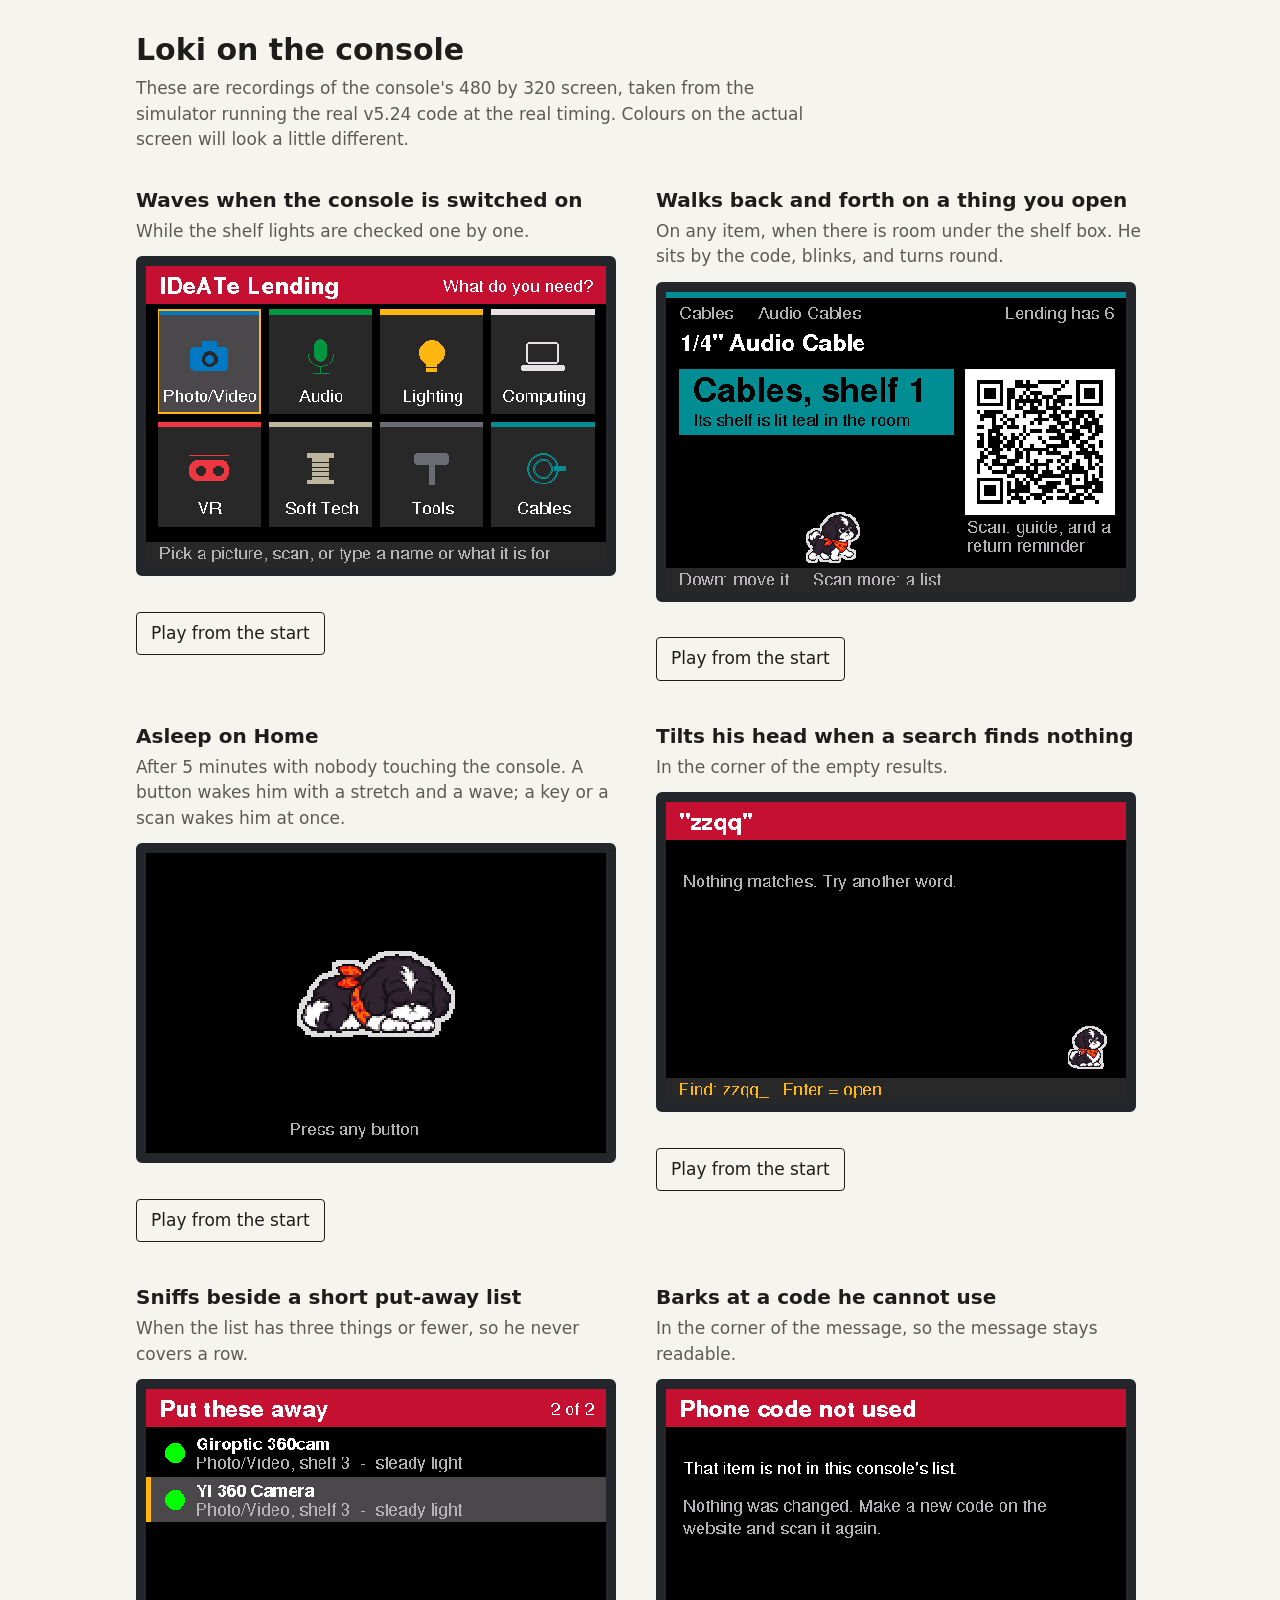
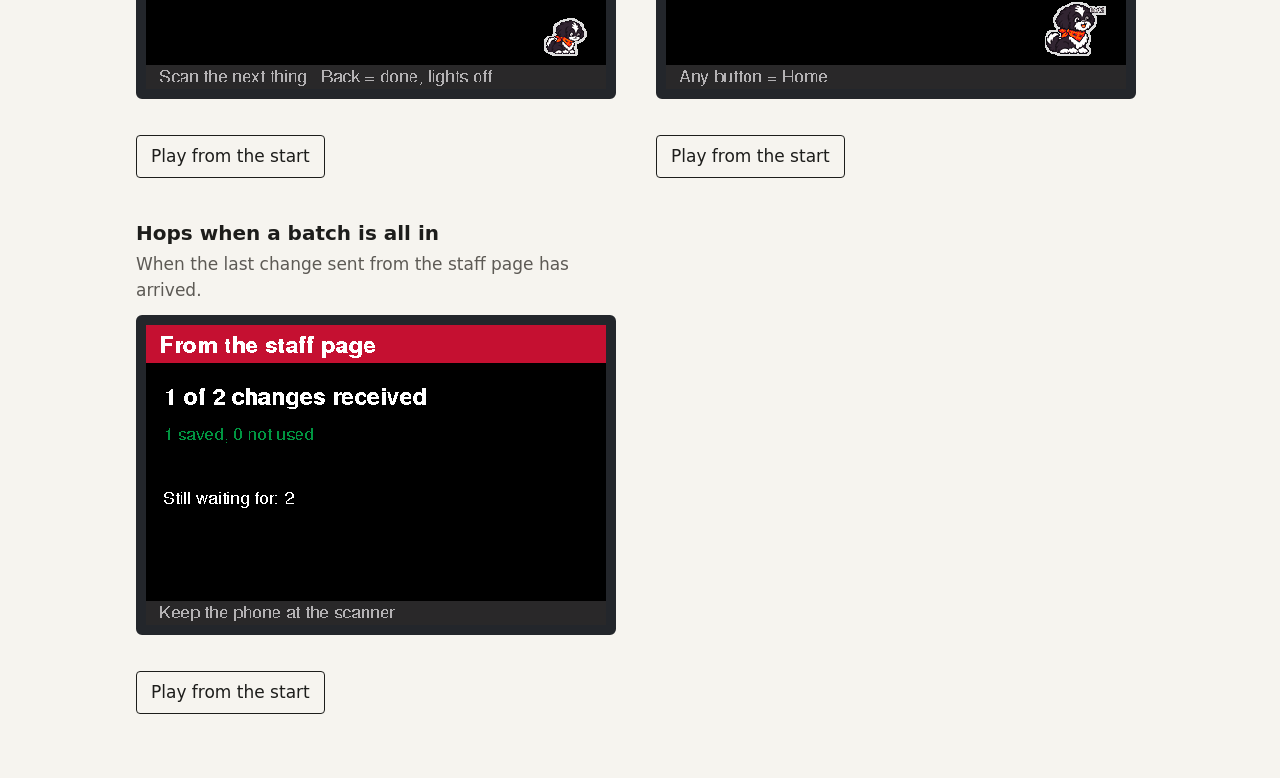
==== console-dog.html @ 9153bd25 "Calmer staff page, slimmer return reminder, firmware 5.24 (wave after waking) Staff page: one status" ====
<!doctype html>
<html lang="en">
<head>
<meta charset="utf-8">
<meta name="viewport" content="width=device-width, initial-scale=1">
<meta name="robots" content="noindex">
<title>Loki on the console</title>
<style>
:root{--bg:#f6f4ef;--ink:#1d1d1b;--muted:#5d5a55}
@media (prefers-color-scheme: dark){:root{--bg:#141414;--ink:#f1efe9;--muted:#a8a49c}}
*{box-sizing:border-box}
body{margin:0;background:var(--bg);color:var(--ink);font:17px/1.5 system-ui,-apple-system,"Segoe UI",sans-serif}
main{max-width:1040px;margin:0 auto;padding:32px 16px 64px}
h1{font-size:30px;line-height:1.2;margin:0 0 8px}
h2{font-size:20px;margin:0 0 4px}
p{margin:0 0 12px;max-width:62ch}
.lead{color:var(--muted);margin-bottom:32px}
.scenes{display:grid;grid-template-columns:repeat(auto-fit,minmax(min(100%,440px),1fr));gap:40px 32px}
.screen{display:block;width:100%;max-width:480px;height:auto;aspect-ratio:3/2;background:#000;image-rendering:pixelated;border:10px solid #23262b;border-radius:6px}
button{font:inherit;margin-top:10px;padding:8px 14px;background:transparent;color:inherit;border:1px solid currentColor;border-radius:4px;cursor:pointer}
.when{color:var(--muted)}
</style>
</head>
<body>
<main>
<h1>Loki on the console</h1>
<p class="lead">These are recordings of the console's 480 by 320 screen, taken from the simulator running the real v5.24 code at the real timing. Colours on the actual screen will look a little different.</p>
<div class="scenes">
<section><h2>Waves when the console is switched on</h2><p class="when">While the shelf lights are checked one by one.</p><img class="screen" src="preview/v5-boot.webp" width="480" height="320" alt="The screen is dark and Loki waves in the middle while the console starts, then Home appears"><br><button type="button">Play from the start</button></section>
<section><h2>Walks back and forth on a thing you open</h2><p class="when">On any item, when there is room under the shelf box. He sits by the code, blinks, and turns round.</p><img class="screen" src="preview/v5-walk.webp" width="480" height="320" alt="An item screen: Loki walks in from the left, sits by the QR code, then walks back and forth"><br><button type="button">Play from the start</button></section>
<section><h2>Asleep on Home</h2><p class="when">After 5 minutes with nobody touching the console. A button wakes him with a stretch and a wave; a key or a scan wakes him at once.</p><img class="screen" src="preview/v6-sleep.webp" width="480" height="320" alt="The Home screen goes dark, Loki curls up asleep with z's floating up, then stretches awake and Home comes back"><br><button type="button">Play from the start</button></section>
<section><h2>Tilts his head when a search finds nothing</h2><p class="when">In the corner of the empty results.</p><img class="screen" src="preview/v5-tilt.webp" width="480" height="320" alt="A search with no matches, and Loki tilting his head in the bottom right corner"><br><button type="button">Play from the start</button></section>
<section><h2>Sniffs beside a short put-away list</h2><p class="when">When the list has three things or fewer, so he never covers a row.</p><img class="screen" src="preview/v5-sniff.webp" width="480" height="320" alt="A put-away list of two things with Loki sniffing in the bottom right corner"><br><button type="button">Play from the start</button></section>
<section><h2>Barks at a code he cannot use</h2><p class="when">In the corner of the message, so the message stays readable.</p><img class="screen" src="preview/v5-bark.webp" width="480" height="320" alt="A message saying the code could not be used, with Loki barking in the bottom right corner"><br><button type="button">Play from the start</button></section>
<section><h2>Hops when a batch is all in</h2><p class="when">When the last change sent from the staff page has arrived.</p><img class="screen" src="preview/v5-hop.webp" width="480" height="320" alt="The batch screen counts the changes received, then Loki hops in the corner when all are in"><br><button type="button">Play from the start</button></section>
</div>
</main>
<script>
document.querySelectorAll('section').forEach(s=>{const img=s.querySelector('img'),src=img.getAttribute('src');s.querySelector('button').addEventListener('click',()=>{img.src='';img.src=src+'?t='+Date.now()})});
</script>
</body>
</html>
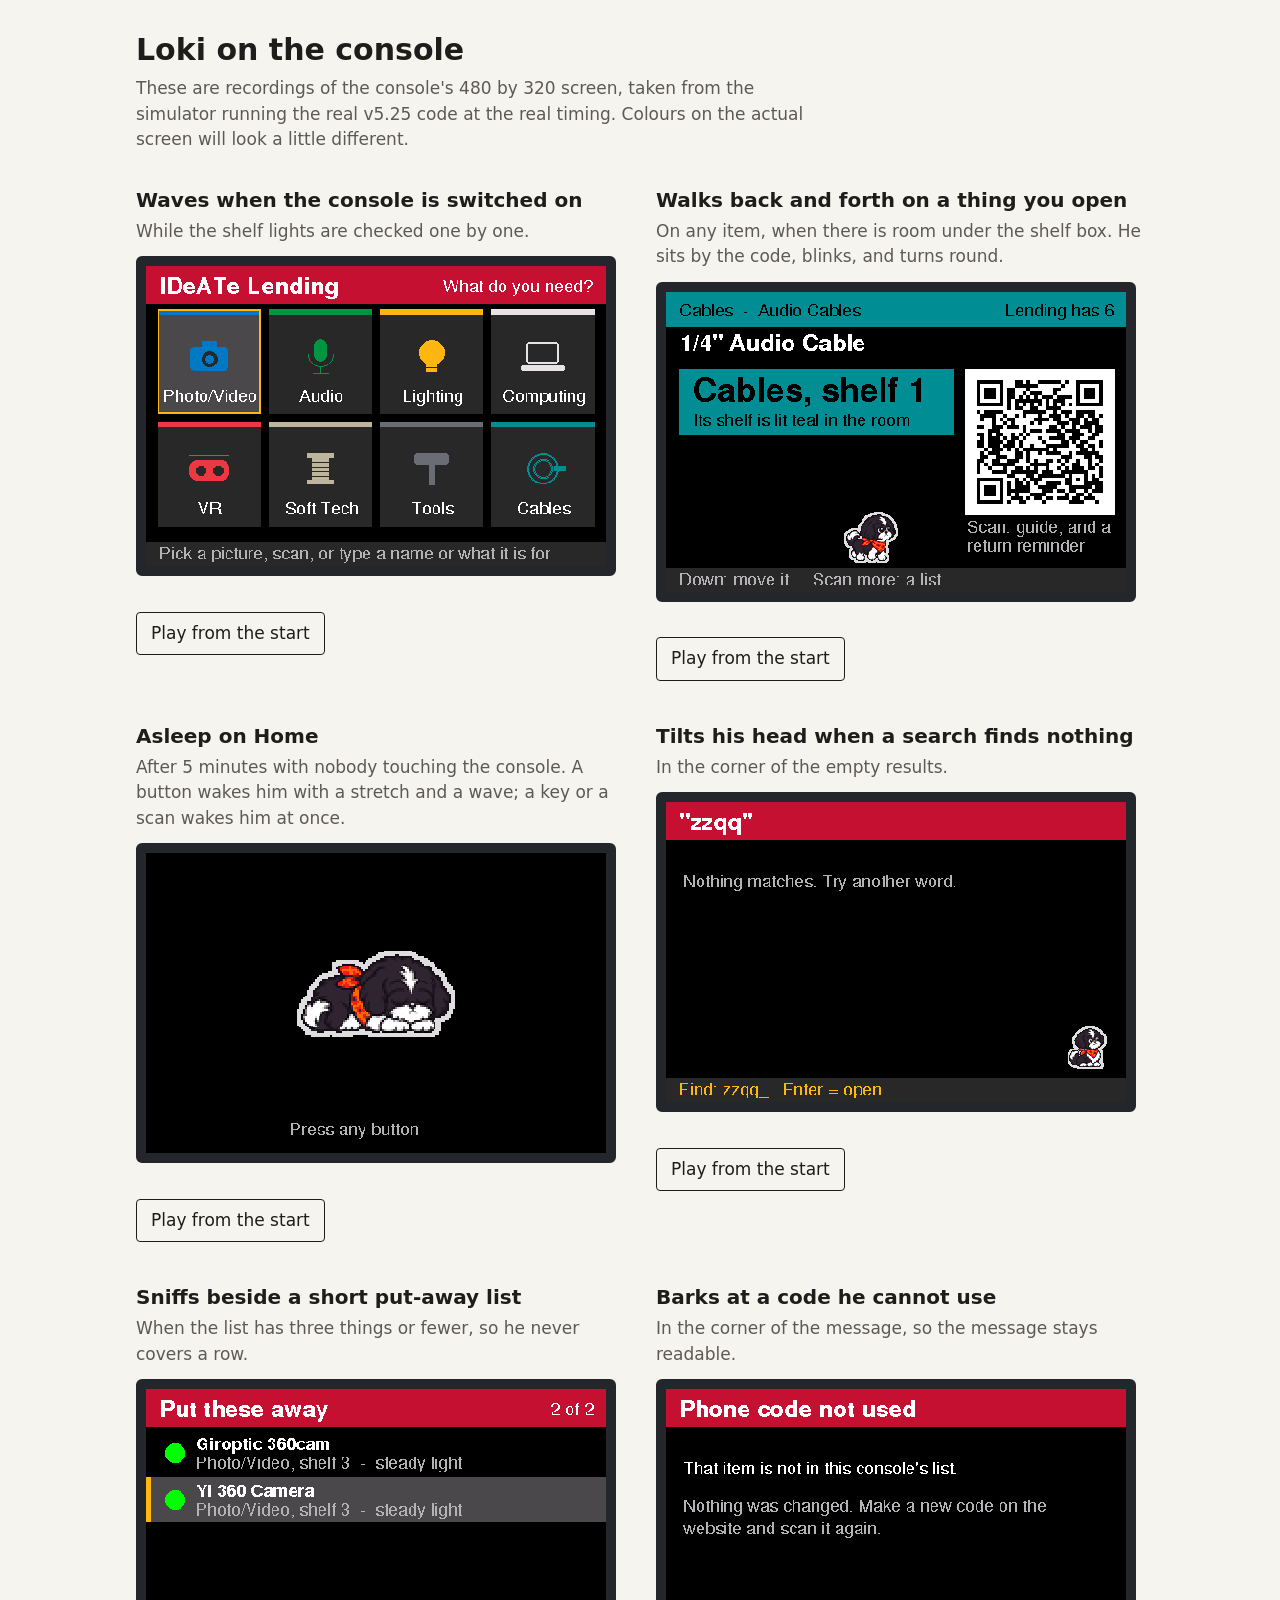
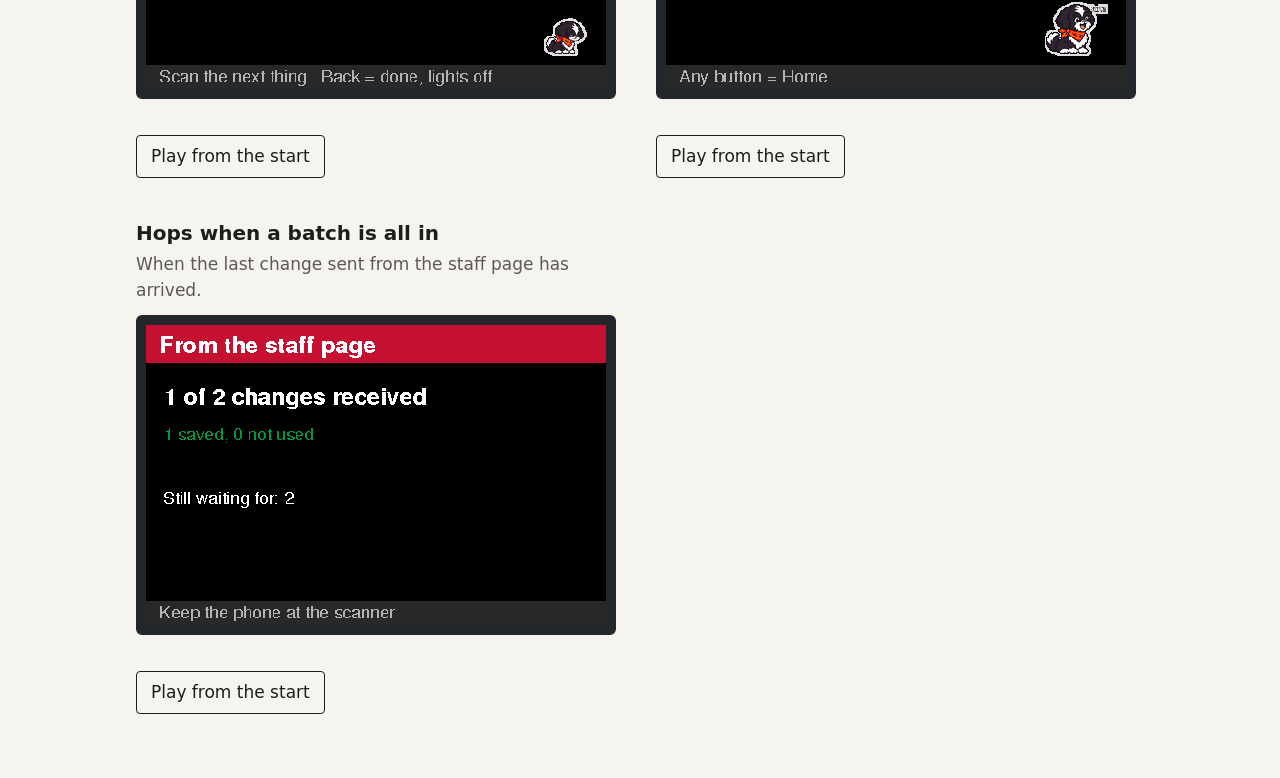
==== commit c7abf195: "Banner in the shelf-light colour (website item pages and console 5.25), nine more kits, good-for lin" ====
--- a/console-dog.html
+++ b/console-dog.html
@@ -24,10 +24,10 @@
 <body>
 <main>
 <h1>Loki on the console</h1>
-<p class="lead">These are recordings of the console's 480 by 320 screen, taken from the simulator running the real v5.24 code at the real timing. Colours on the actual screen will look a little different.</p>
+<p class="lead">These are recordings of the console's 480 by 320 screen, taken from the simulator running the real v5.25 code at the real timing. Colours on the actual screen will look a little different.</p>
 <div class="scenes">
 <section><h2>Waves when the console is switched on</h2><p class="when">While the shelf lights are checked one by one.</p><img class="screen" src="preview/v5-boot.webp" width="480" height="320" alt="The screen is dark and Loki waves in the middle while the console starts, then Home appears"><br><button type="button">Play from the start</button></section>
-<section><h2>Walks back and forth on a thing you open</h2><p class="when">On any item, when there is room under the shelf box. He sits by the code, blinks, and turns round.</p><img class="screen" src="preview/v5-walk.webp" width="480" height="320" alt="An item screen: Loki walks in from the left, sits by the QR code, then walks back and forth"><br><button type="button">Play from the start</button></section>
+<section><h2>Walks back and forth on a thing you open</h2><p class="when">On any item, when there is room under the shelf box. He sits by the code, blinks, and turns round.</p><img class="screen" src="preview/v7-walk.webp" width="480" height="320" alt="An item screen: Loki walks in from the left, sits by the QR code, then walks back and forth"><br><button type="button">Play from the start</button></section>
 <section><h2>Asleep on Home</h2><p class="when">After 5 minutes with nobody touching the console. A button wakes him with a stretch and a wave; a key or a scan wakes him at once.</p><img class="screen" src="preview/v6-sleep.webp" width="480" height="320" alt="The Home screen goes dark, Loki curls up asleep with z's floating up, then stretches awake and Home comes back"><br><button type="button">Play from the start</button></section>
 <section><h2>Tilts his head when a search finds nothing</h2><p class="when">In the corner of the empty results.</p><img class="screen" src="preview/v5-tilt.webp" width="480" height="320" alt="A search with no matches, and Loki tilting his head in the bottom right corner"><br><button type="button">Play from the start</button></section>
 <section><h2>Sniffs beside a short put-away list</h2><p class="when">When the list has three things or fewer, so he never covers a row.</p><img class="screen" src="preview/v5-sniff.webp" width="480" height="320" alt="A put-away list of two things with Loki sniffing in the bottom right corner"><br><button type="button">Play from the start</button></section>
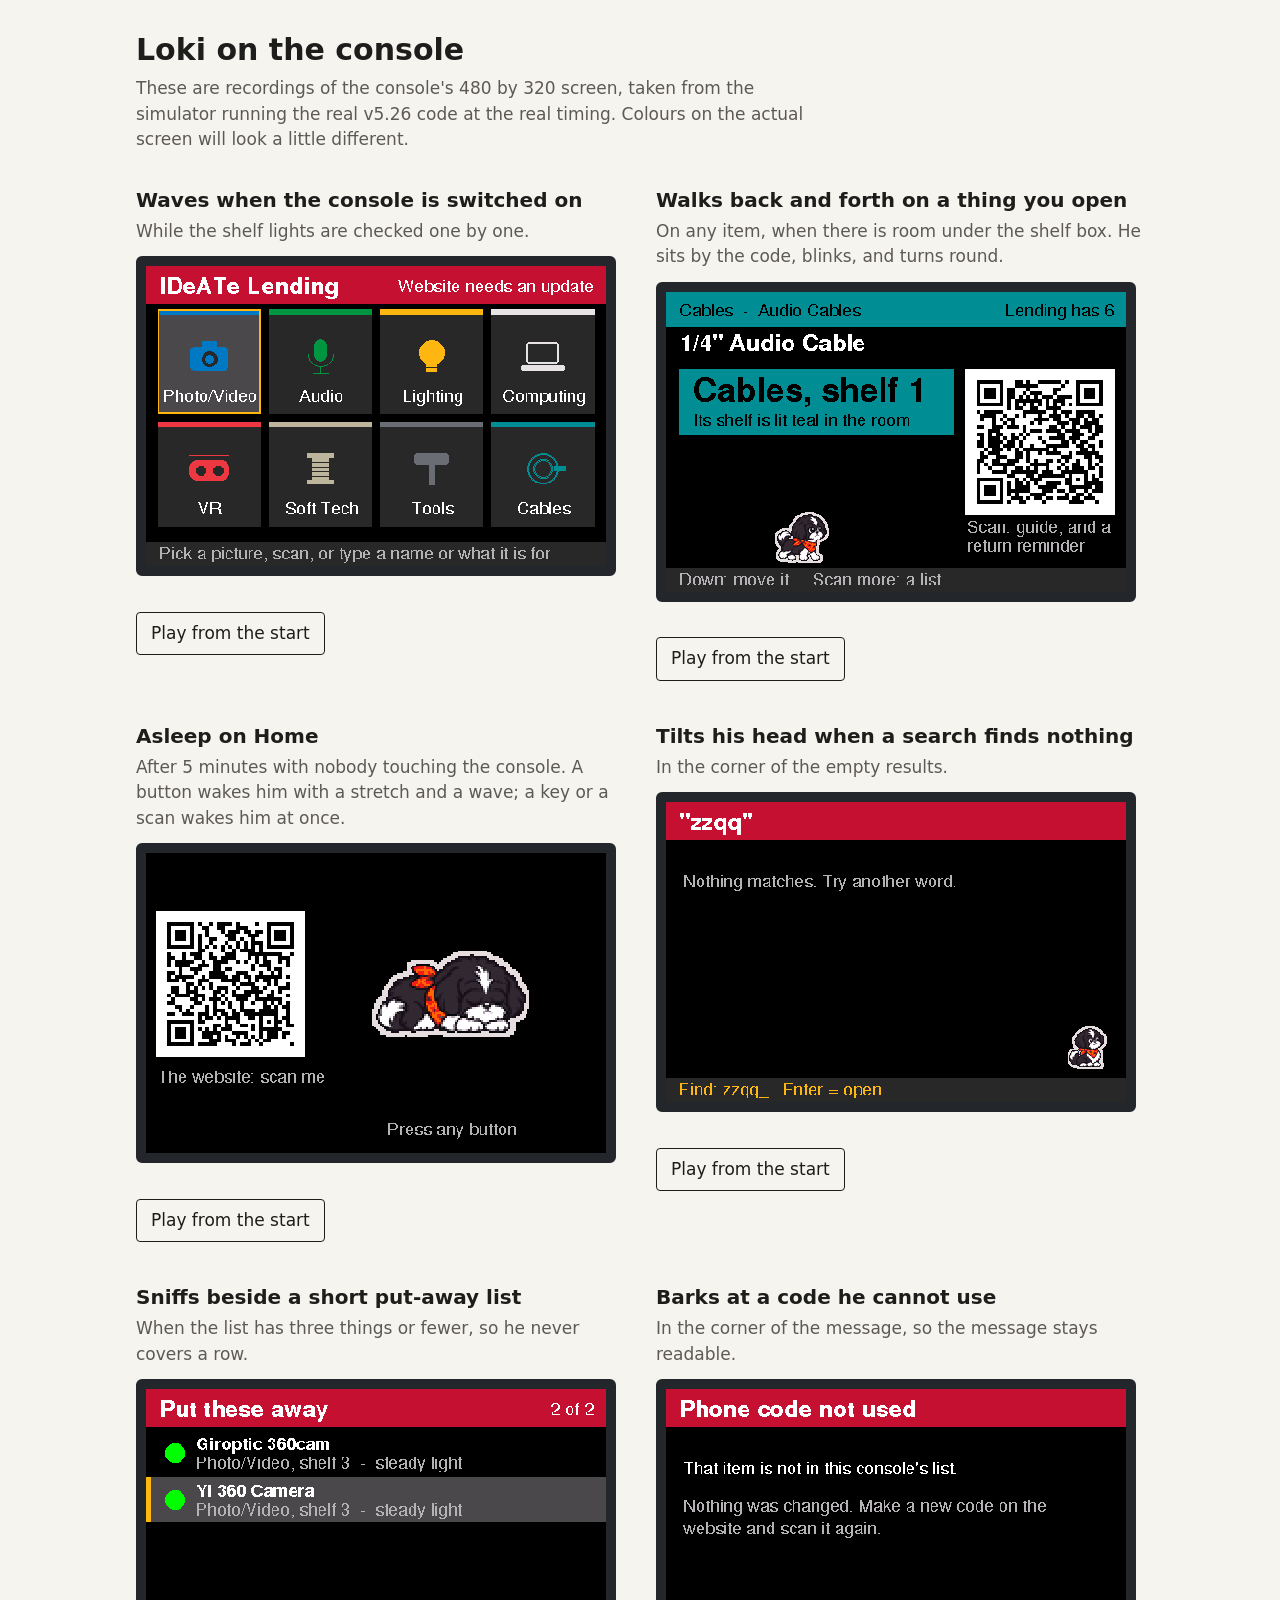
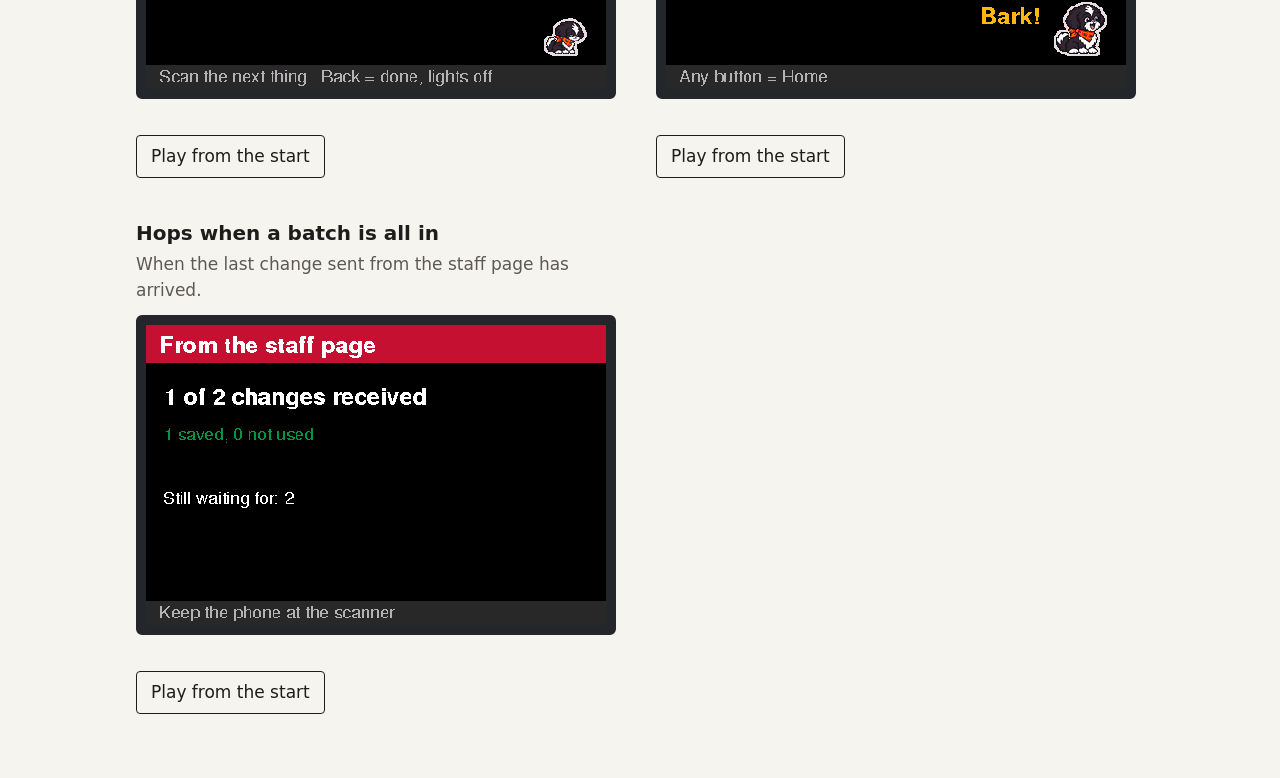
==== commit 2992bdcd: "Console 5.26 (fixes from the first real test), one return reminder for a whole kit, clearer 'the web" ====
--- a/console-dog.html
+++ b/console-dog.html
@@ -24,15 +24,15 @@
 <body>
 <main>
 <h1>Loki on the console</h1>
-<p class="lead">These are recordings of the console's 480 by 320 screen, taken from the simulator running the real v5.25 code at the real timing. Colours on the actual screen will look a little different.</p>
+<p class="lead">These are recordings of the console's 480 by 320 screen, taken from the simulator running the real v5.26 code at the real timing. Colours on the actual screen will look a little different.</p>
 <div class="scenes">
-<section><h2>Waves when the console is switched on</h2><p class="when">While the shelf lights are checked one by one.</p><img class="screen" src="preview/v5-boot.webp" width="480" height="320" alt="The screen is dark and Loki waves in the middle while the console starts, then Home appears"><br><button type="button">Play from the start</button></section>
-<section><h2>Walks back and forth on a thing you open</h2><p class="when">On any item, when there is room under the shelf box. He sits by the code, blinks, and turns round.</p><img class="screen" src="preview/v7-walk.webp" width="480" height="320" alt="An item screen: Loki walks in from the left, sits by the QR code, then walks back and forth"><br><button type="button">Play from the start</button></section>
-<section><h2>Asleep on Home</h2><p class="when">After 5 minutes with nobody touching the console. A button wakes him with a stretch and a wave; a key or a scan wakes him at once.</p><img class="screen" src="preview/v6-sleep.webp" width="480" height="320" alt="The Home screen goes dark, Loki curls up asleep with z's floating up, then stretches awake and Home comes back"><br><button type="button">Play from the start</button></section>
-<section><h2>Tilts his head when a search finds nothing</h2><p class="when">In the corner of the empty results.</p><img class="screen" src="preview/v5-tilt.webp" width="480" height="320" alt="A search with no matches, and Loki tilting his head in the bottom right corner"><br><button type="button">Play from the start</button></section>
-<section><h2>Sniffs beside a short put-away list</h2><p class="when">When the list has three things or fewer, so he never covers a row.</p><img class="screen" src="preview/v5-sniff.webp" width="480" height="320" alt="A put-away list of two things with Loki sniffing in the bottom right corner"><br><button type="button">Play from the start</button></section>
-<section><h2>Barks at a code he cannot use</h2><p class="when">In the corner of the message, so the message stays readable.</p><img class="screen" src="preview/v5-bark.webp" width="480" height="320" alt="A message saying the code could not be used, with Loki barking in the bottom right corner"><br><button type="button">Play from the start</button></section>
-<section><h2>Hops when a batch is all in</h2><p class="when">When the last change sent from the staff page has arrived.</p><img class="screen" src="preview/v5-hop.webp" width="480" height="320" alt="The batch screen counts the changes received, then Loki hops in the corner when all are in"><br><button type="button">Play from the start</button></section>
+<section><h2>Waves when the console is switched on</h2><p class="when">While the shelf lights are checked one by one.</p><img class="screen" src="preview/v8-boot.webp" width="480" height="320" alt="The screen is dark and Loki waves in the middle while the console starts, then Home appears"><br><button type="button">Play from the start</button></section>
+<section><h2>Walks back and forth on a thing you open</h2><p class="when">On any item, when there is room under the shelf box. He sits by the code, blinks, and turns round.</p><img class="screen" src="preview/v8-walk.webp" width="480" height="320" alt="An item screen: Loki walks in from the left, sits by the QR code, then walks back and forth"><br><button type="button">Play from the start</button></section>
+<section><h2>Asleep on Home</h2><p class="when">After 5 minutes with nobody touching the console. A button wakes him with a stretch and a wave; a key or a scan wakes him at once.</p><img class="screen" src="preview/v8-sleep.webp" width="480" height="320" alt="The Home screen goes dark, Loki curls up asleep with z's floating up, then stretches awake and Home comes back"><br><button type="button">Play from the start</button></section>
+<section><h2>Tilts his head when a search finds nothing</h2><p class="when">In the corner of the empty results.</p><img class="screen" src="preview/v8-tilt.webp" width="480" height="320" alt="A search with no matches, and Loki tilting his head in the bottom right corner"><br><button type="button">Play from the start</button></section>
+<section><h2>Sniffs beside a short put-away list</h2><p class="when">When the list has three things or fewer, so he never covers a row.</p><img class="screen" src="preview/v8-sniff.webp" width="480" height="320" alt="A put-away list of two things with Loki sniffing in the bottom right corner"><br><button type="button">Play from the start</button></section>
+<section><h2>Barks at a code he cannot use</h2><p class="when">In the corner of the message, so the message stays readable.</p><img class="screen" src="preview/v8-bark.webp" width="480" height="320" alt="A message saying the code could not be used, with Loki barking in the bottom right corner"><br><button type="button">Play from the start</button></section>
+<section><h2>Hops when a batch is all in</h2><p class="when">When the last change sent from the staff page has arrived.</p><img class="screen" src="preview/v8-hop.webp" width="480" height="320" alt="The batch screen counts the changes received, then Loki hops in the corner when all are in"><br><button type="button">Play from the start</button></section>
 </div>
 </main>
 <script>
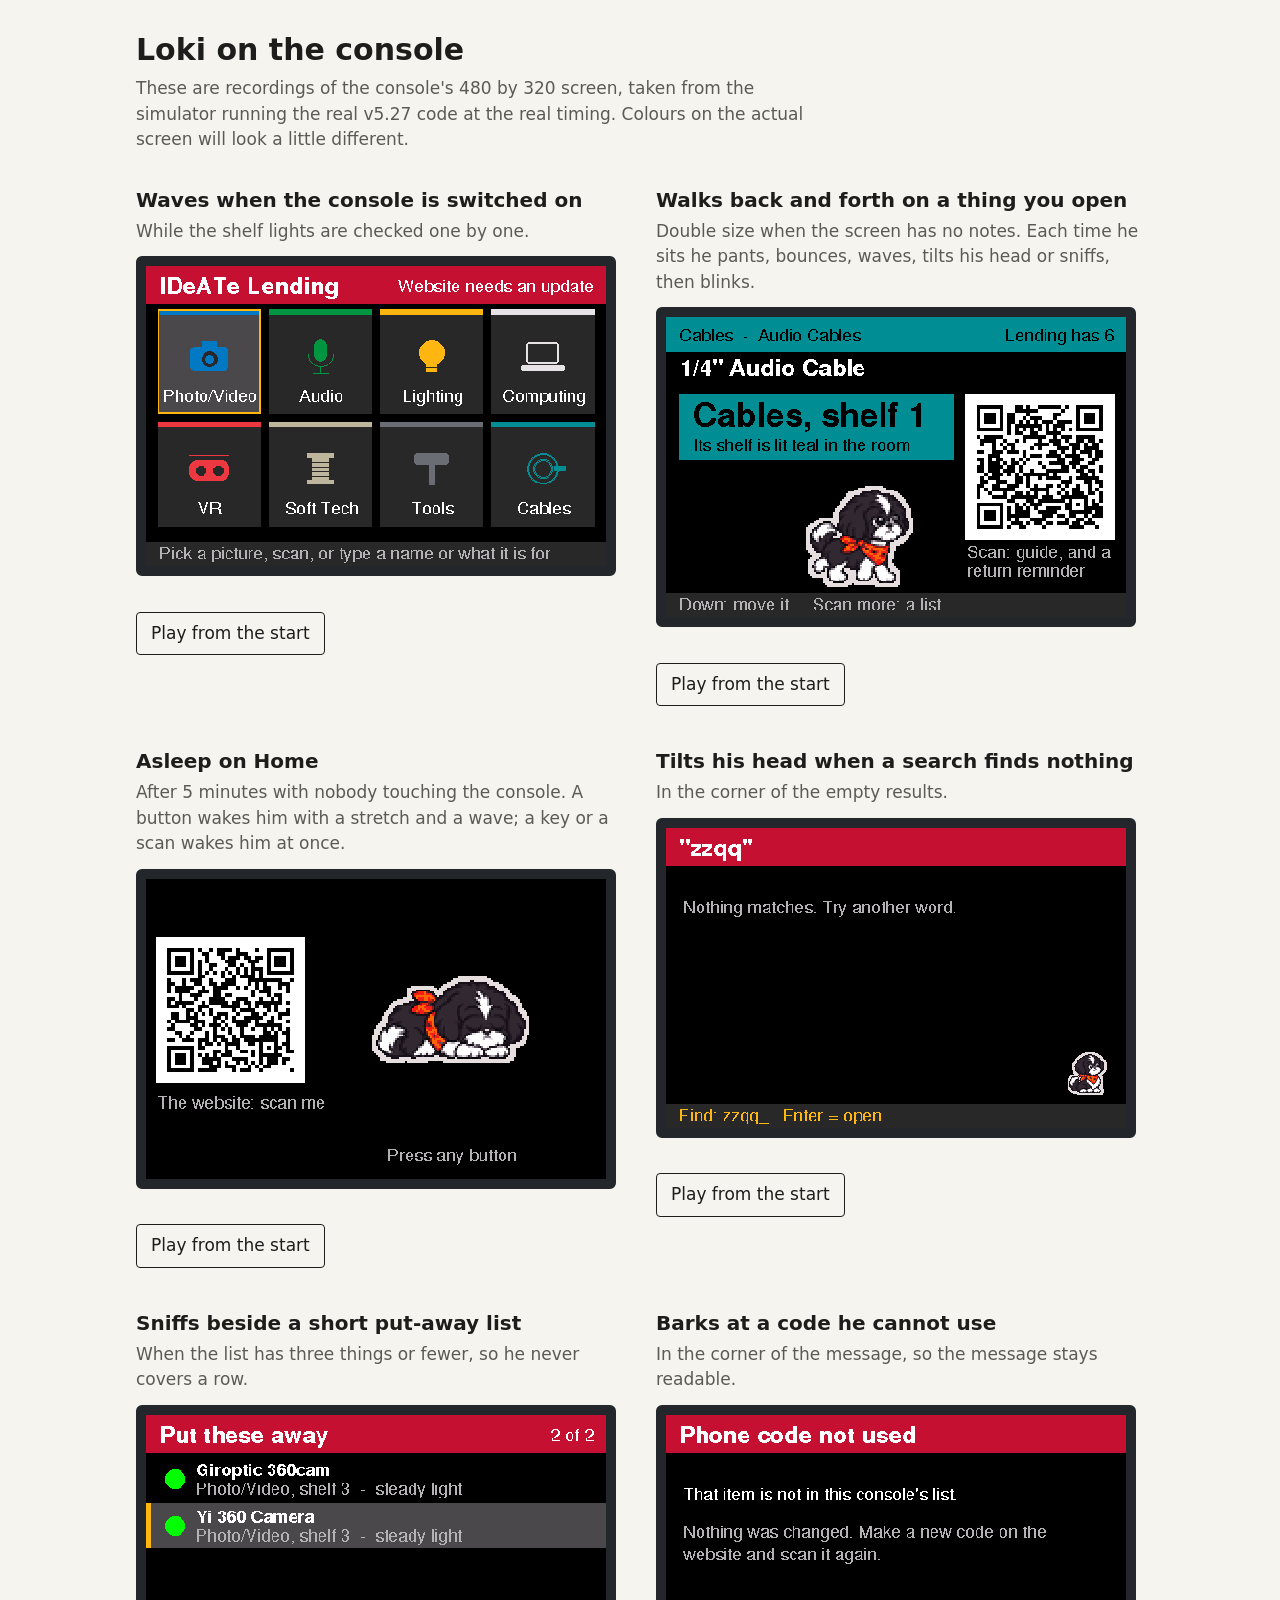
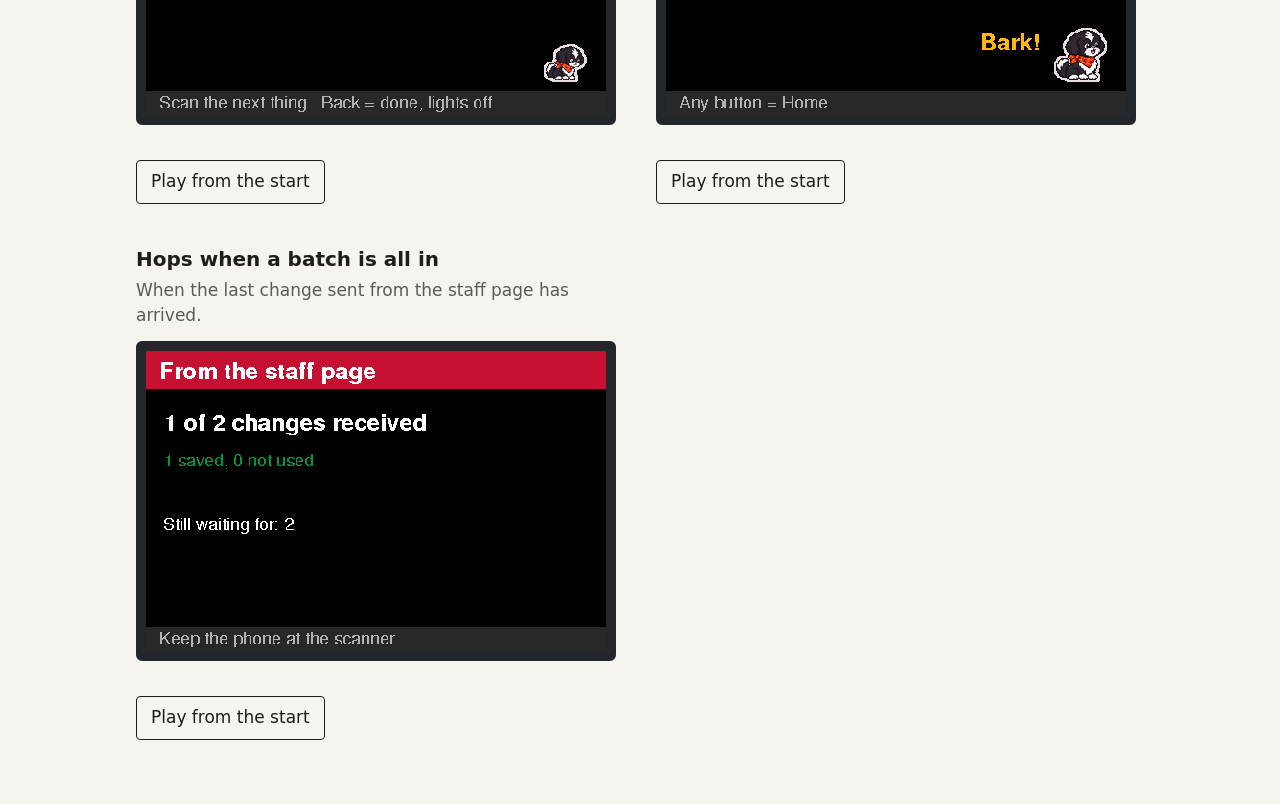
==== commit 215747b6: "Firmware 5.27: Loki double size when there is room, and a different small action each time he sits C" ====
--- a/console-dog.html
+++ b/console-dog.html
@@ -24,10 +24,10 @@
 <body>
 <main>
 <h1>Loki on the console</h1>
-<p class="lead">These are recordings of the console's 480 by 320 screen, taken from the simulator running the real v5.26 code at the real timing. Colours on the actual screen will look a little different.</p>
+<p class="lead">These are recordings of the console's 480 by 320 screen, taken from the simulator running the real v5.27 code at the real timing. Colours on the actual screen will look a little different.</p>
 <div class="scenes">
 <section><h2>Waves when the console is switched on</h2><p class="when">While the shelf lights are checked one by one.</p><img class="screen" src="preview/v8-boot.webp" width="480" height="320" alt="The screen is dark and Loki waves in the middle while the console starts, then Home appears"><br><button type="button">Play from the start</button></section>
-<section><h2>Walks back and forth on a thing you open</h2><p class="when">On any item, when there is room under the shelf box. He sits by the code, blinks, and turns round.</p><img class="screen" src="preview/v8-walk.webp" width="480" height="320" alt="An item screen: Loki walks in from the left, sits by the QR code, then walks back and forth"><br><button type="button">Play from the start</button></section>
+<section><h2>Walks back and forth on a thing you open</h2><p class="when">Double size when the screen has no notes. Each time he sits he pants, bounces, waves, tilts his head or sniffs, then blinks.</p><img class="screen" src="preview/v9-walk.webp" width="480" height="320" alt="An item screen: Loki walks in from the left, sits by the QR code, then walks back and forth"><br><button type="button">Play from the start</button></section>
 <section><h2>Asleep on Home</h2><p class="when">After 5 minutes with nobody touching the console. A button wakes him with a stretch and a wave; a key or a scan wakes him at once.</p><img class="screen" src="preview/v8-sleep.webp" width="480" height="320" alt="The Home screen goes dark, Loki curls up asleep with z's floating up, then stretches awake and Home comes back"><br><button type="button">Play from the start</button></section>
 <section><h2>Tilts his head when a search finds nothing</h2><p class="when">In the corner of the empty results.</p><img class="screen" src="preview/v8-tilt.webp" width="480" height="320" alt="A search with no matches, and Loki tilting his head in the bottom right corner"><br><button type="button">Play from the start</button></section>
 <section><h2>Sniffs beside a short put-away list</h2><p class="when">When the list has three things or fewer, so he never covers a row.</p><img class="screen" src="preview/v8-sniff.webp" width="480" height="320" alt="A put-away list of two things with Loki sniffing in the bottom right corner"><br><button type="button">Play from the start</button></section>
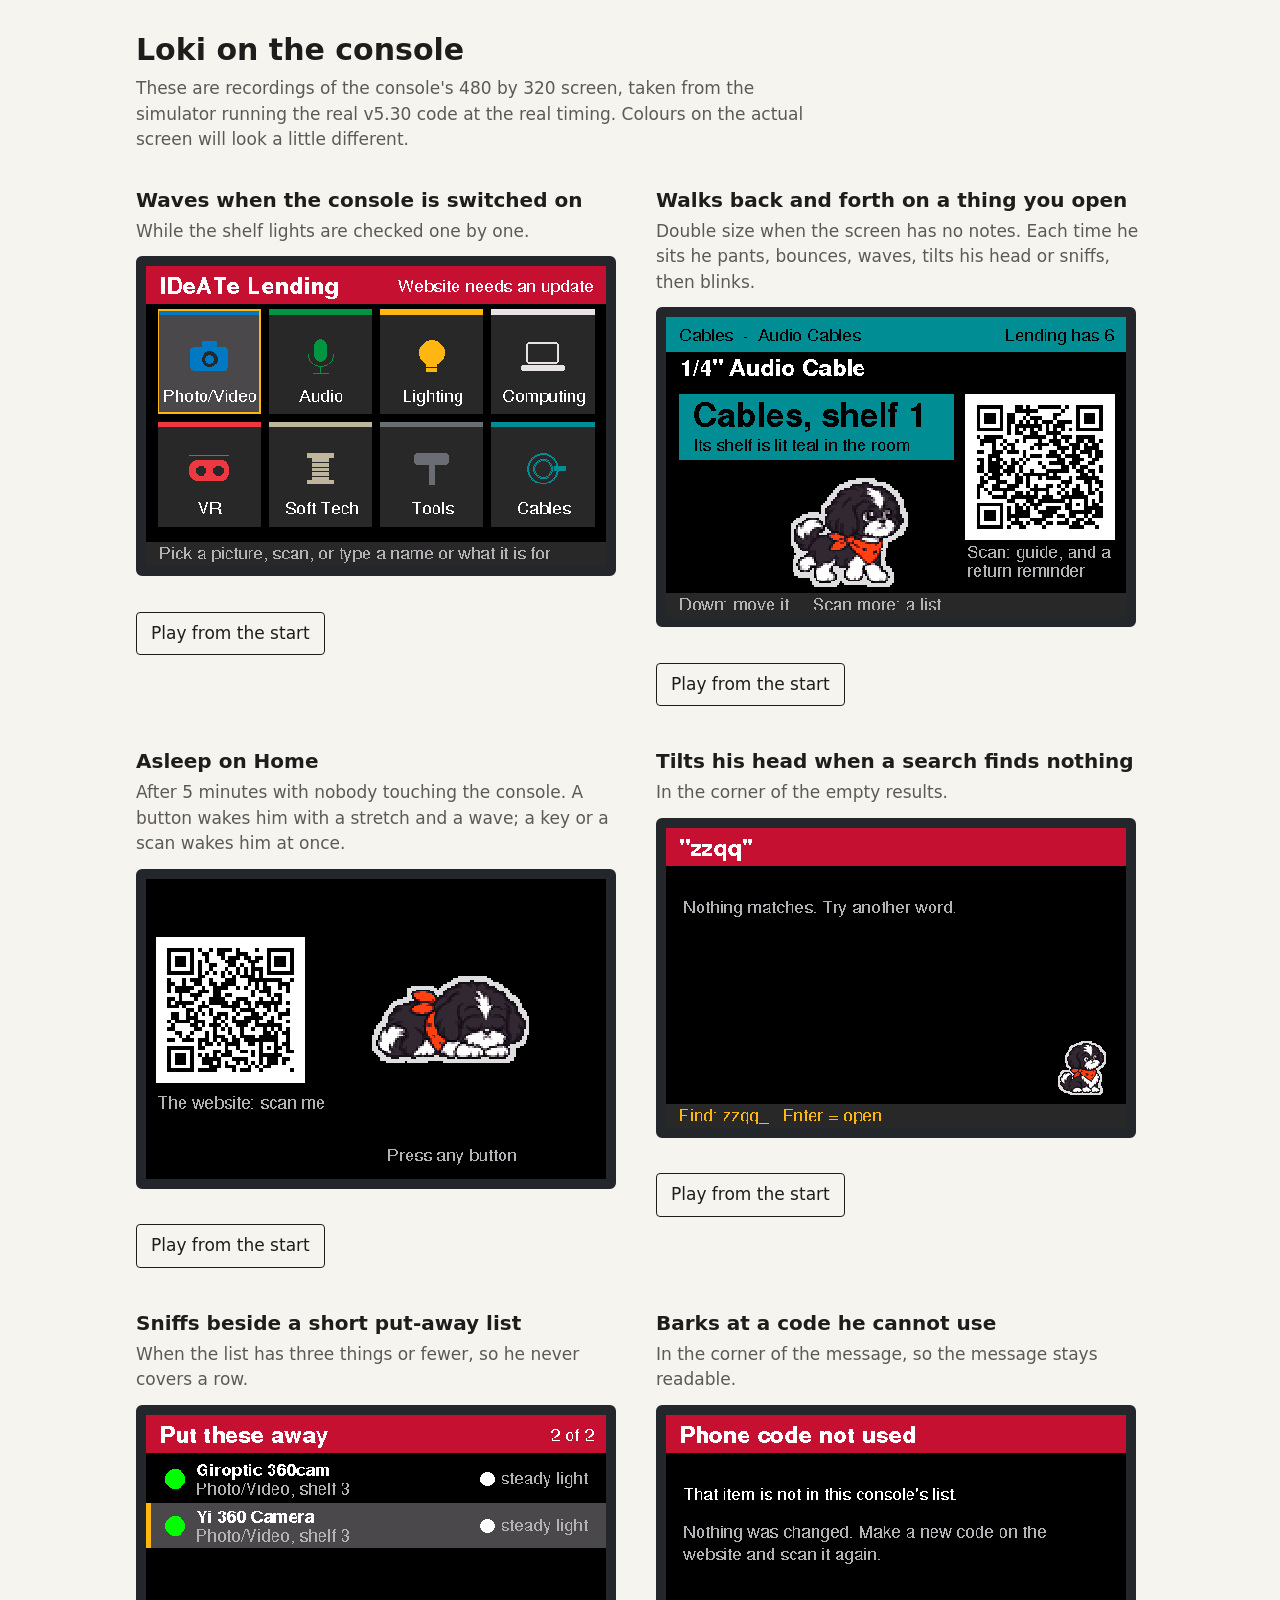
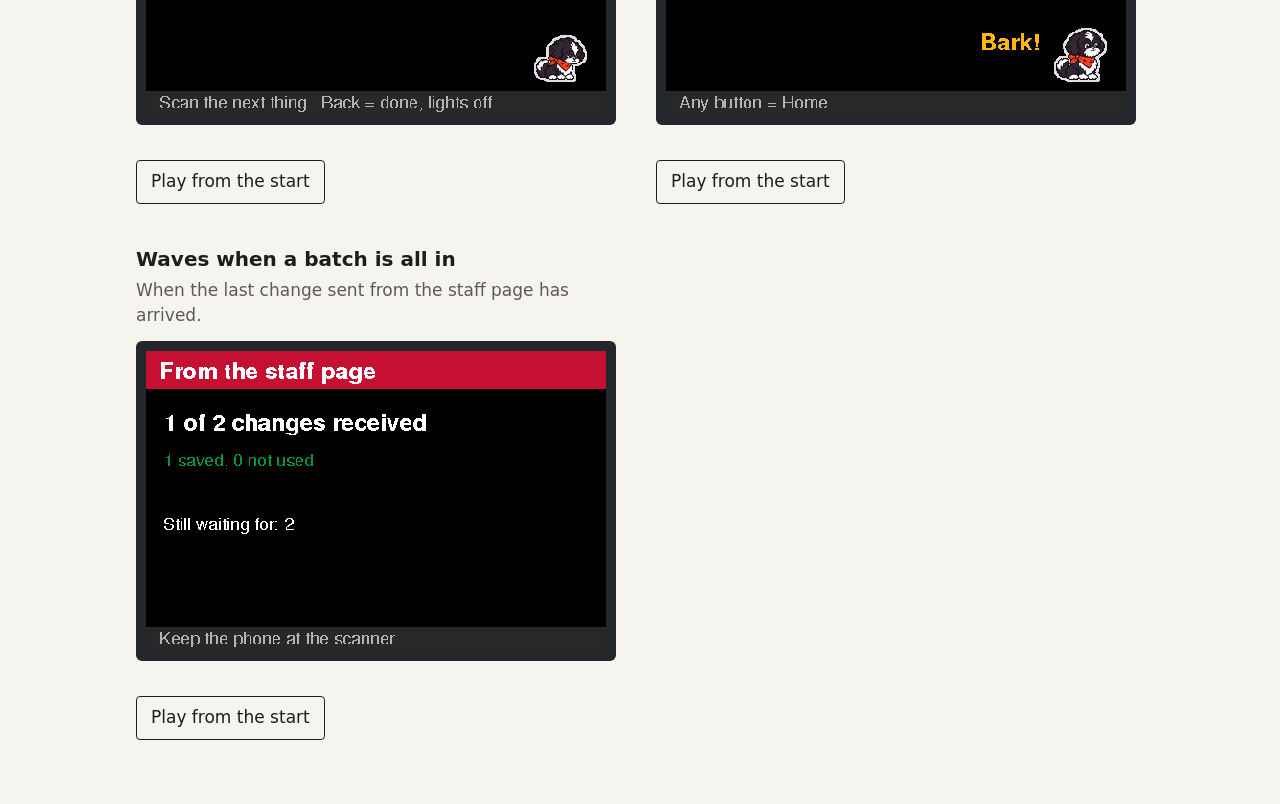
==== commit 45bd3c7a: "Firmware 5.28-5.30 and website fixes from the second round of testing Console: green bar after a sav" ====
--- a/console-dog.html
+++ b/console-dog.html
@@ -24,15 +24,15 @@
 <body>
 <main>
 <h1>Loki on the console</h1>
-<p class="lead">These are recordings of the console's 480 by 320 screen, taken from the simulator running the real v5.27 code at the real timing. Colours on the actual screen will look a little different.</p>
+<p class="lead">These are recordings of the console's 480 by 320 screen, taken from the simulator running the real v5.30 code at the real timing. Colours on the actual screen will look a little different.</p>
 <div class="scenes">
-<section><h2>Waves when the console is switched on</h2><p class="when">While the shelf lights are checked one by one.</p><img class="screen" src="preview/v8-boot.webp" width="480" height="320" alt="The screen is dark and Loki waves in the middle while the console starts, then Home appears"><br><button type="button">Play from the start</button></section>
-<section><h2>Walks back and forth on a thing you open</h2><p class="when">Double size when the screen has no notes. Each time he sits he pants, bounces, waves, tilts his head or sniffs, then blinks.</p><img class="screen" src="preview/v9-walk.webp" width="480" height="320" alt="An item screen: Loki walks in from the left, sits by the QR code, then walks back and forth"><br><button type="button">Play from the start</button></section>
-<section><h2>Asleep on Home</h2><p class="when">After 5 minutes with nobody touching the console. A button wakes him with a stretch and a wave; a key or a scan wakes him at once.</p><img class="screen" src="preview/v8-sleep.webp" width="480" height="320" alt="The Home screen goes dark, Loki curls up asleep with z's floating up, then stretches awake and Home comes back"><br><button type="button">Play from the start</button></section>
-<section><h2>Tilts his head when a search finds nothing</h2><p class="when">In the corner of the empty results.</p><img class="screen" src="preview/v8-tilt.webp" width="480" height="320" alt="A search with no matches, and Loki tilting his head in the bottom right corner"><br><button type="button">Play from the start</button></section>
-<section><h2>Sniffs beside a short put-away list</h2><p class="when">When the list has three things or fewer, so he never covers a row.</p><img class="screen" src="preview/v8-sniff.webp" width="480" height="320" alt="A put-away list of two things with Loki sniffing in the bottom right corner"><br><button type="button">Play from the start</button></section>
-<section><h2>Barks at a code he cannot use</h2><p class="when">In the corner of the message, so the message stays readable.</p><img class="screen" src="preview/v8-bark.webp" width="480" height="320" alt="A message saying the code could not be used, with Loki barking in the bottom right corner"><br><button type="button">Play from the start</button></section>
-<section><h2>Hops when a batch is all in</h2><p class="when">When the last change sent from the staff page has arrived.</p><img class="screen" src="preview/v8-hop.webp" width="480" height="320" alt="The batch screen counts the changes received, then Loki hops in the corner when all are in"><br><button type="button">Play from the start</button></section>
+<section><h2>Waves when the console is switched on</h2><p class="when">While the shelf lights are checked one by one.</p><img class="screen" src="preview/v10-boot.webp" width="480" height="320" alt="The screen is dark and Loki waves in the middle while the console starts, then Home appears"><br><button type="button">Play from the start</button></section>
+<section><h2>Walks back and forth on a thing you open</h2><p class="when">Double size when the screen has no notes. Each time he sits he pants, bounces, waves, tilts his head or sniffs, then blinks.</p><img class="screen" src="preview/v10-walk.webp" width="480" height="320" alt="An item screen: Loki walks in from the left, sits by the QR code, then walks back and forth"><br><button type="button">Play from the start</button></section>
+<section><h2>Asleep on Home</h2><p class="when">After 5 minutes with nobody touching the console. A button wakes him with a stretch and a wave; a key or a scan wakes him at once.</p><img class="screen" src="preview/v10-sleep.webp" width="480" height="320" alt="The Home screen goes dark, Loki curls up asleep with z's floating up, then stretches awake and Home comes back"><br><button type="button">Play from the start</button></section>
+<section><h2>Tilts his head when a search finds nothing</h2><p class="when">In the corner of the empty results.</p><img class="screen" src="preview/v10-tilt.webp" width="480" height="320" alt="A search with no matches, and Loki tilting his head in the bottom right corner"><br><button type="button">Play from the start</button></section>
+<section><h2>Sniffs beside a short put-away list</h2><p class="when">When the list has three things or fewer, so he never covers a row.</p><img class="screen" src="preview/v10-sniff.webp" width="480" height="320" alt="A put-away list of two things with Loki sniffing in the bottom right corner"><br><button type="button">Play from the start</button></section>
+<section><h2>Barks at a code he cannot use</h2><p class="when">In the corner of the message, so the message stays readable.</p><img class="screen" src="preview/v10-bark.webp" width="480" height="320" alt="A message saying the code could not be used, with Loki barking in the bottom right corner"><br><button type="button">Play from the start</button></section>
+<section><h2>Waves when a batch is all in</h2><p class="when">When the last change sent from the staff page has arrived.</p><img class="screen" src="preview/v10-hop.webp" width="480" height="320" alt="The batch screen counts the changes received, then Loki hops in the corner when all are in"><br><button type="button">Play from the start</button></section>
 </div>
 </main>
 <script>
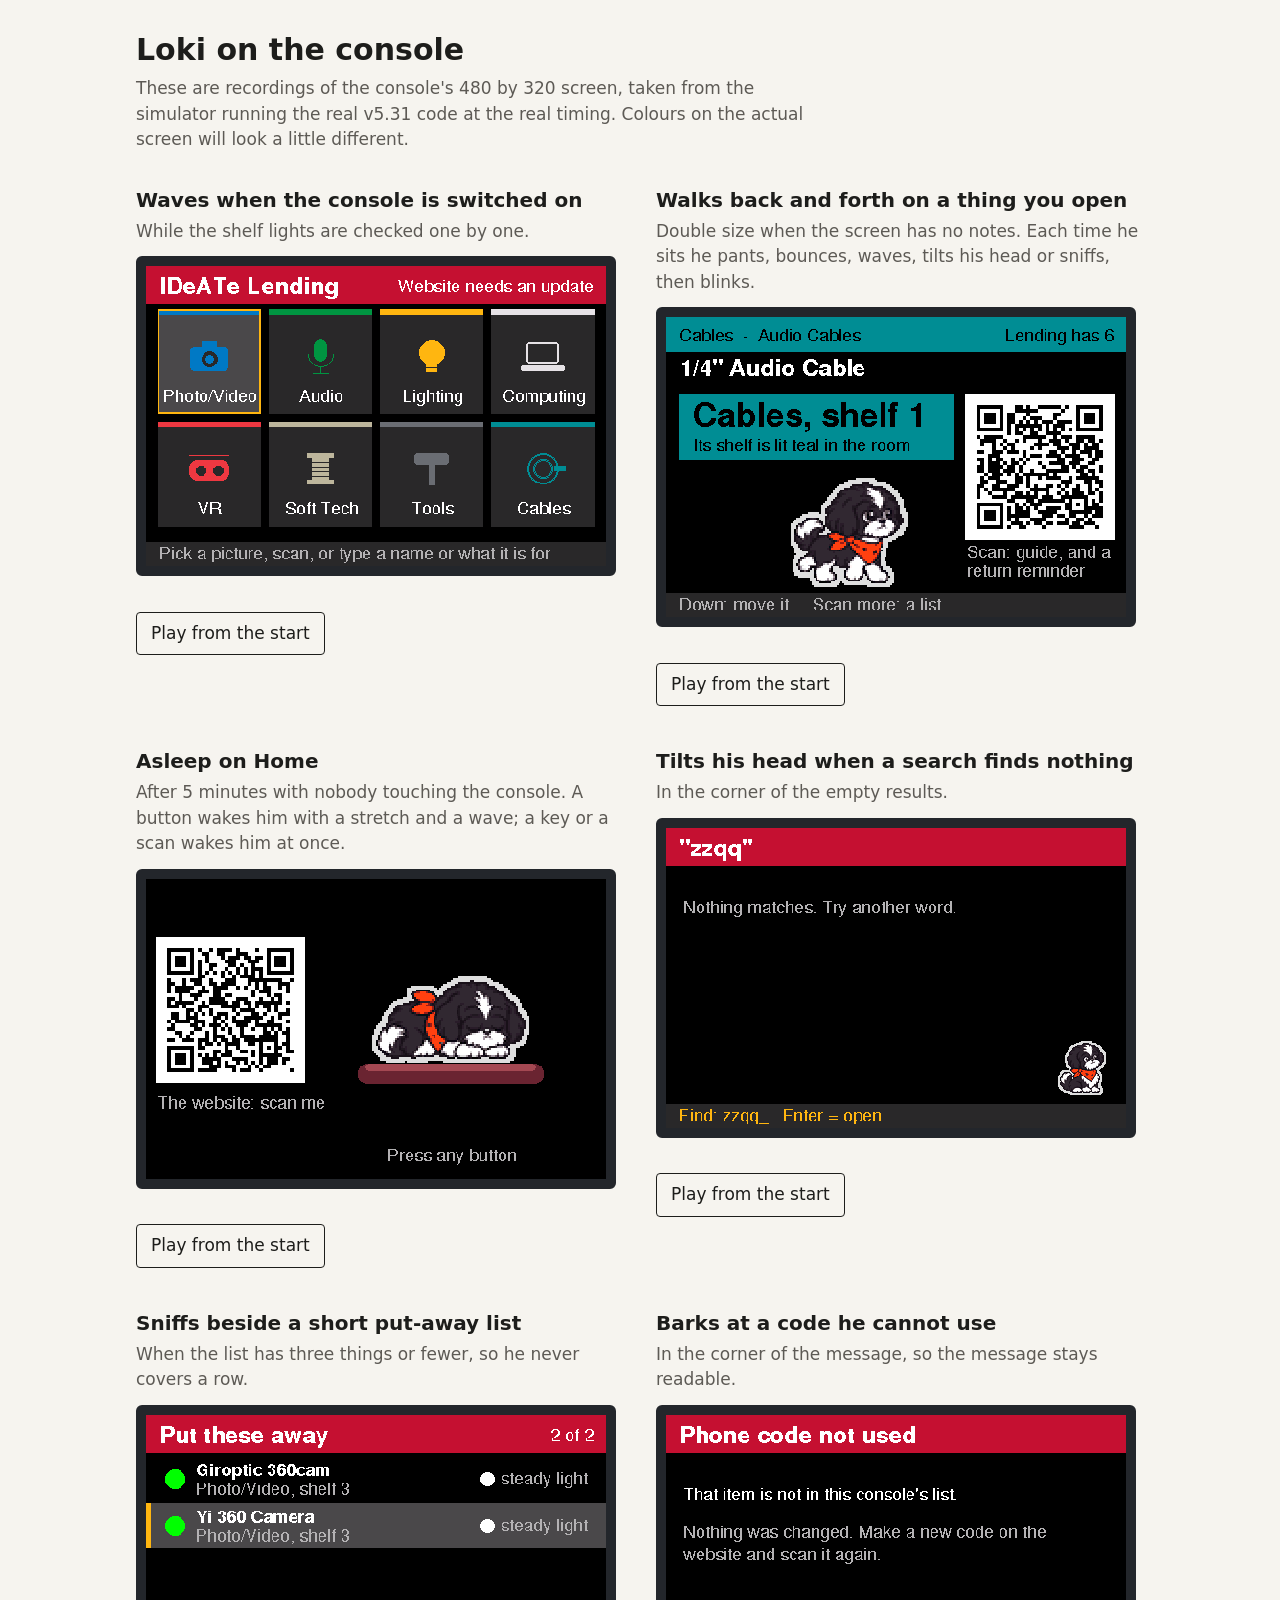
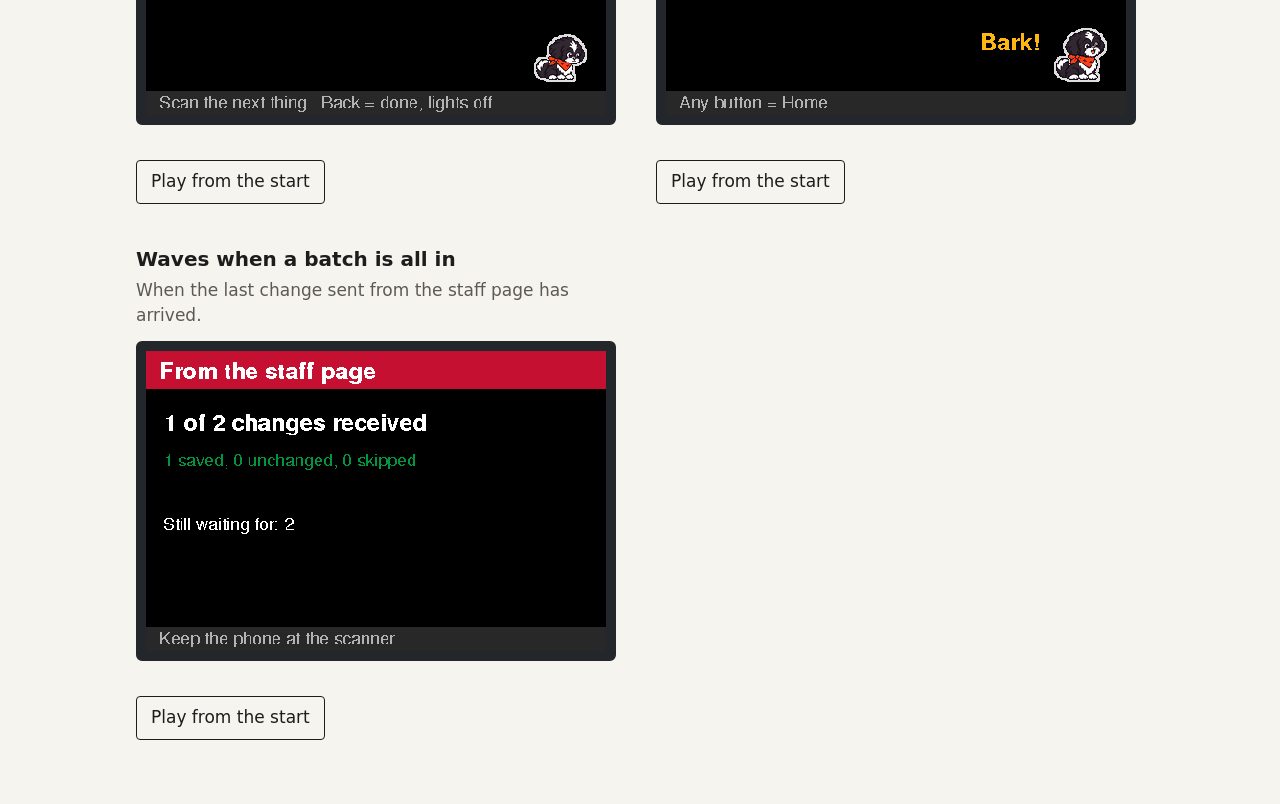
==== commit fc622668: "Website back to the Nov 16 setup (test changes cleared); firmware 5.31 source (bed rim and batch res" ====
--- a/console-dog.html
+++ b/console-dog.html
@@ -24,15 +24,15 @@
 <body>
 <main>
 <h1>Loki on the console</h1>
-<p class="lead">These are recordings of the console's 480 by 320 screen, taken from the simulator running the real v5.30 code at the real timing. Colours on the actual screen will look a little different.</p>
+<p class="lead">These are recordings of the console's 480 by 320 screen, taken from the simulator running the real v5.31 code at the real timing. Colours on the actual screen will look a little different.</p>
 <div class="scenes">
-<section><h2>Waves when the console is switched on</h2><p class="when">While the shelf lights are checked one by one.</p><img class="screen" src="preview/v10-boot.webp" width="480" height="320" alt="The screen is dark and Loki waves in the middle while the console starts, then Home appears"><br><button type="button">Play from the start</button></section>
-<section><h2>Walks back and forth on a thing you open</h2><p class="when">Double size when the screen has no notes. Each time he sits he pants, bounces, waves, tilts his head or sniffs, then blinks.</p><img class="screen" src="preview/v10-walk.webp" width="480" height="320" alt="An item screen: Loki walks in from the left, sits by the QR code, then walks back and forth"><br><button type="button">Play from the start</button></section>
-<section><h2>Asleep on Home</h2><p class="when">After 5 minutes with nobody touching the console. A button wakes him with a stretch and a wave; a key or a scan wakes him at once.</p><img class="screen" src="preview/v10-sleep.webp" width="480" height="320" alt="The Home screen goes dark, Loki curls up asleep with z's floating up, then stretches awake and Home comes back"><br><button type="button">Play from the start</button></section>
-<section><h2>Tilts his head when a search finds nothing</h2><p class="when">In the corner of the empty results.</p><img class="screen" src="preview/v10-tilt.webp" width="480" height="320" alt="A search with no matches, and Loki tilting his head in the bottom right corner"><br><button type="button">Play from the start</button></section>
-<section><h2>Sniffs beside a short put-away list</h2><p class="when">When the list has three things or fewer, so he never covers a row.</p><img class="screen" src="preview/v10-sniff.webp" width="480" height="320" alt="A put-away list of two things with Loki sniffing in the bottom right corner"><br><button type="button">Play from the start</button></section>
-<section><h2>Barks at a code he cannot use</h2><p class="when">In the corner of the message, so the message stays readable.</p><img class="screen" src="preview/v10-bark.webp" width="480" height="320" alt="A message saying the code could not be used, with Loki barking in the bottom right corner"><br><button type="button">Play from the start</button></section>
-<section><h2>Waves when a batch is all in</h2><p class="when">When the last change sent from the staff page has arrived.</p><img class="screen" src="preview/v10-hop.webp" width="480" height="320" alt="The batch screen counts the changes received, then Loki hops in the corner when all are in"><br><button type="button">Play from the start</button></section>
+<section><h2>Waves when the console is switched on</h2><p class="when">While the shelf lights are checked one by one.</p><img class="screen" src="preview/v11-boot.webp" width="480" height="320" alt="The screen is dark and Loki waves in the middle while the console starts, then Home appears"><br><button type="button">Play from the start</button></section>
+<section><h2>Walks back and forth on a thing you open</h2><p class="when">Double size when the screen has no notes. Each time he sits he pants, bounces, waves, tilts his head or sniffs, then blinks.</p><img class="screen" src="preview/v11-walk.webp" width="480" height="320" alt="An item screen: Loki walks in from the left, sits by the QR code, then walks back and forth"><br><button type="button">Play from the start</button></section>
+<section><h2>Asleep on Home</h2><p class="when">After 5 minutes with nobody touching the console. A button wakes him with a stretch and a wave; a key or a scan wakes him at once.</p><img class="screen" src="preview/v11-sleep.webp" width="480" height="320" alt="The Home screen goes dark, Loki curls up asleep with z's floating up, then stretches awake and Home comes back"><br><button type="button">Play from the start</button></section>
+<section><h2>Tilts his head when a search finds nothing</h2><p class="when">In the corner of the empty results.</p><img class="screen" src="preview/v11-tilt.webp" width="480" height="320" alt="A search with no matches, and Loki tilting his head in the bottom right corner"><br><button type="button">Play from the start</button></section>
+<section><h2>Sniffs beside a short put-away list</h2><p class="when">When the list has three things or fewer, so he never covers a row.</p><img class="screen" src="preview/v11-sniff.webp" width="480" height="320" alt="A put-away list of two things with Loki sniffing in the bottom right corner"><br><button type="button">Play from the start</button></section>
+<section><h2>Barks at a code he cannot use</h2><p class="when">In the corner of the message, so the message stays readable.</p><img class="screen" src="preview/v11-bark.webp" width="480" height="320" alt="A message saying the code could not be used, with Loki barking in the bottom right corner"><br><button type="button">Play from the start</button></section>
+<section><h2>Waves when a batch is all in</h2><p class="when">When the last change sent from the staff page has arrived.</p><img class="screen" src="preview/v11-hop.webp" width="480" height="320" alt="The batch screen counts the changes received, then Loki hops in the corner when all are in"><br><button type="button">Play from the start</button></section>
 </div>
 </main>
 <script>
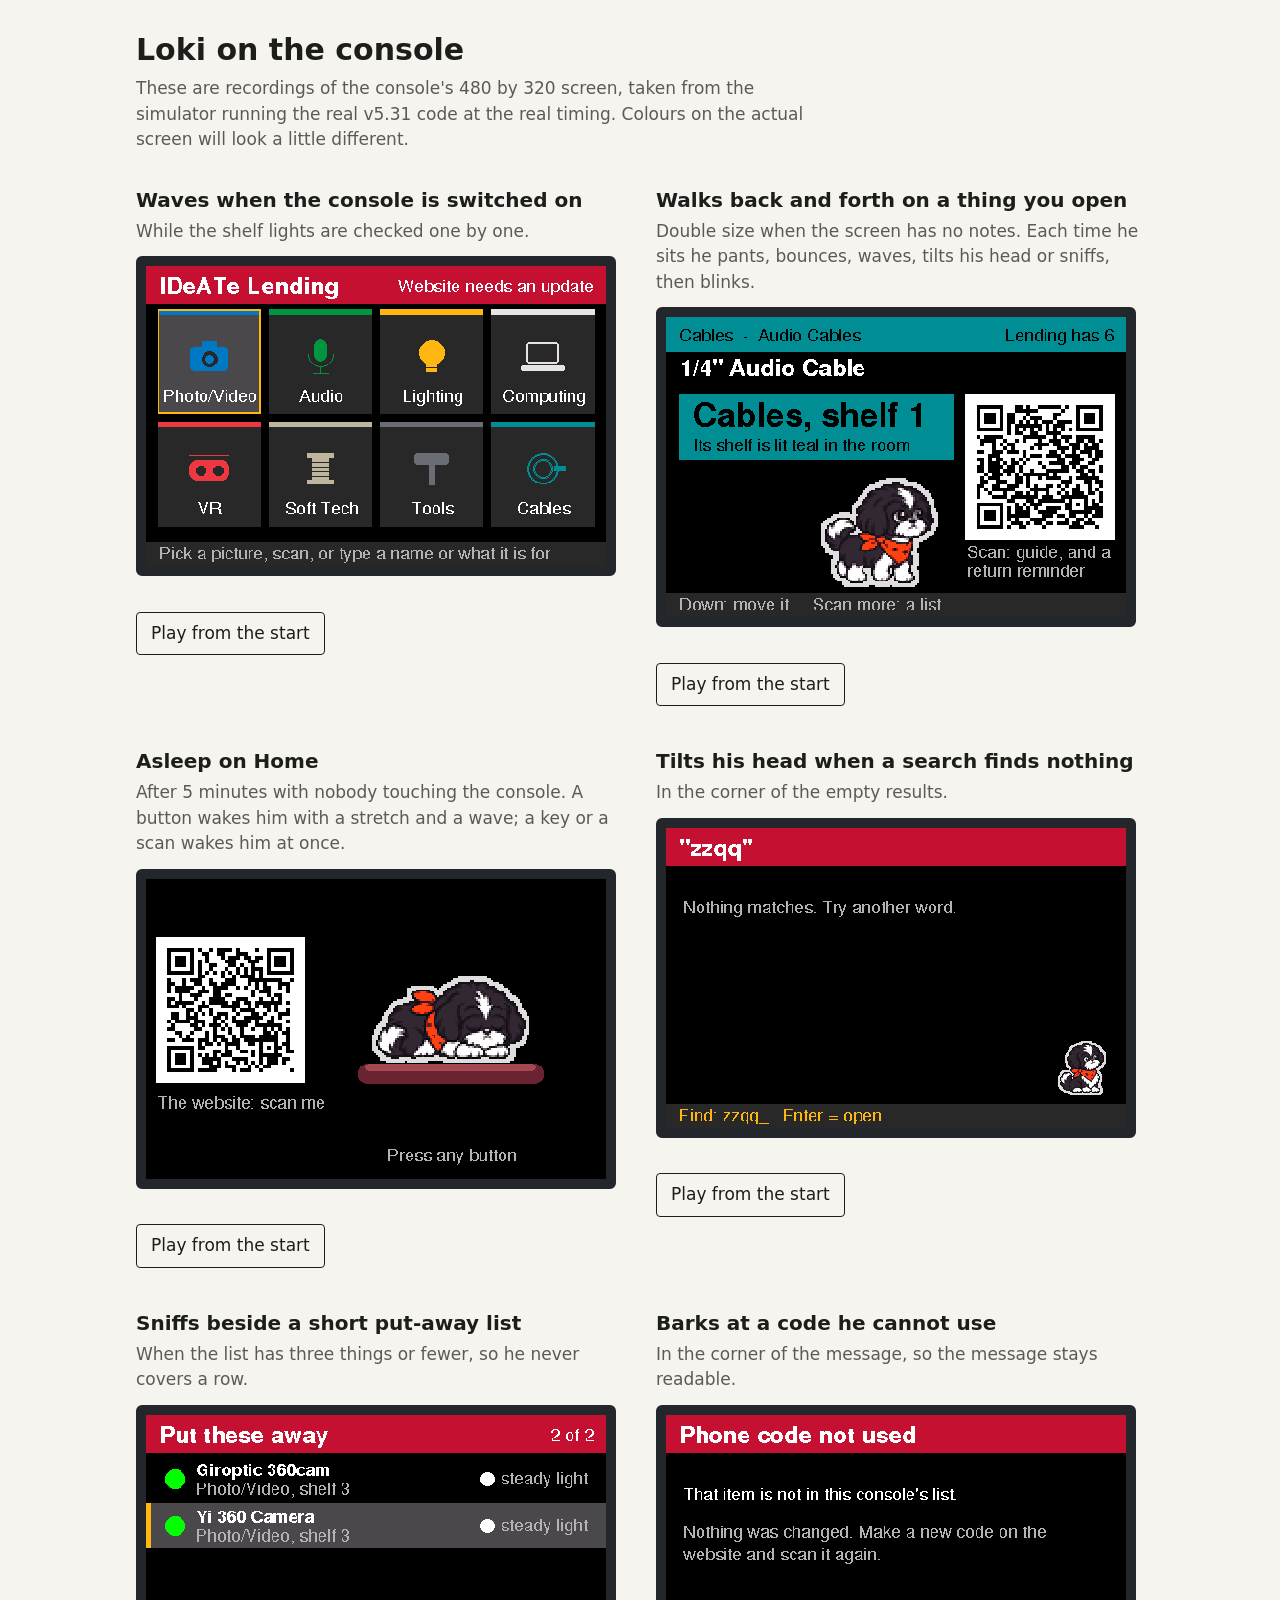
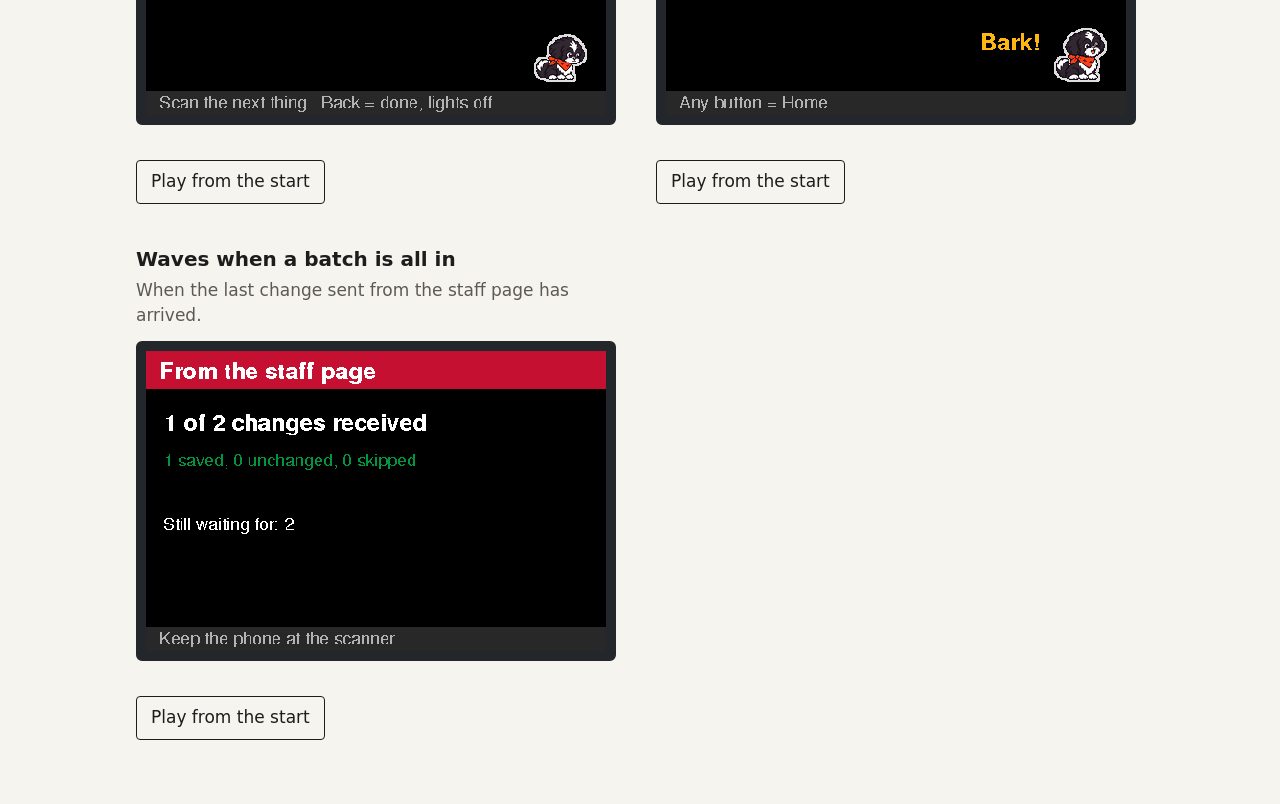
==== commit b1ceac97: "Kit pages: each piece in the colour the console lights it, with its shelf beside it, in 2D and 3D; w" ====
--- a/console-dog.html
+++ b/console-dog.html
@@ -1,6 +1,6 @@
 <!doctype html>
 <html lang="en">
-<head>
+<head><link rel="icon" href="favicon.ico?v=2" sizes="any"><link rel="icon" type="image/png" href="favicon.png?v=2"><link rel="apple-touch-icon" href="apple-touch-icon.png?v=2">
 <meta charset="utf-8">
 <meta name="viewport" content="width=device-width, initial-scale=1">
 <meta name="robots" content="noindex">
